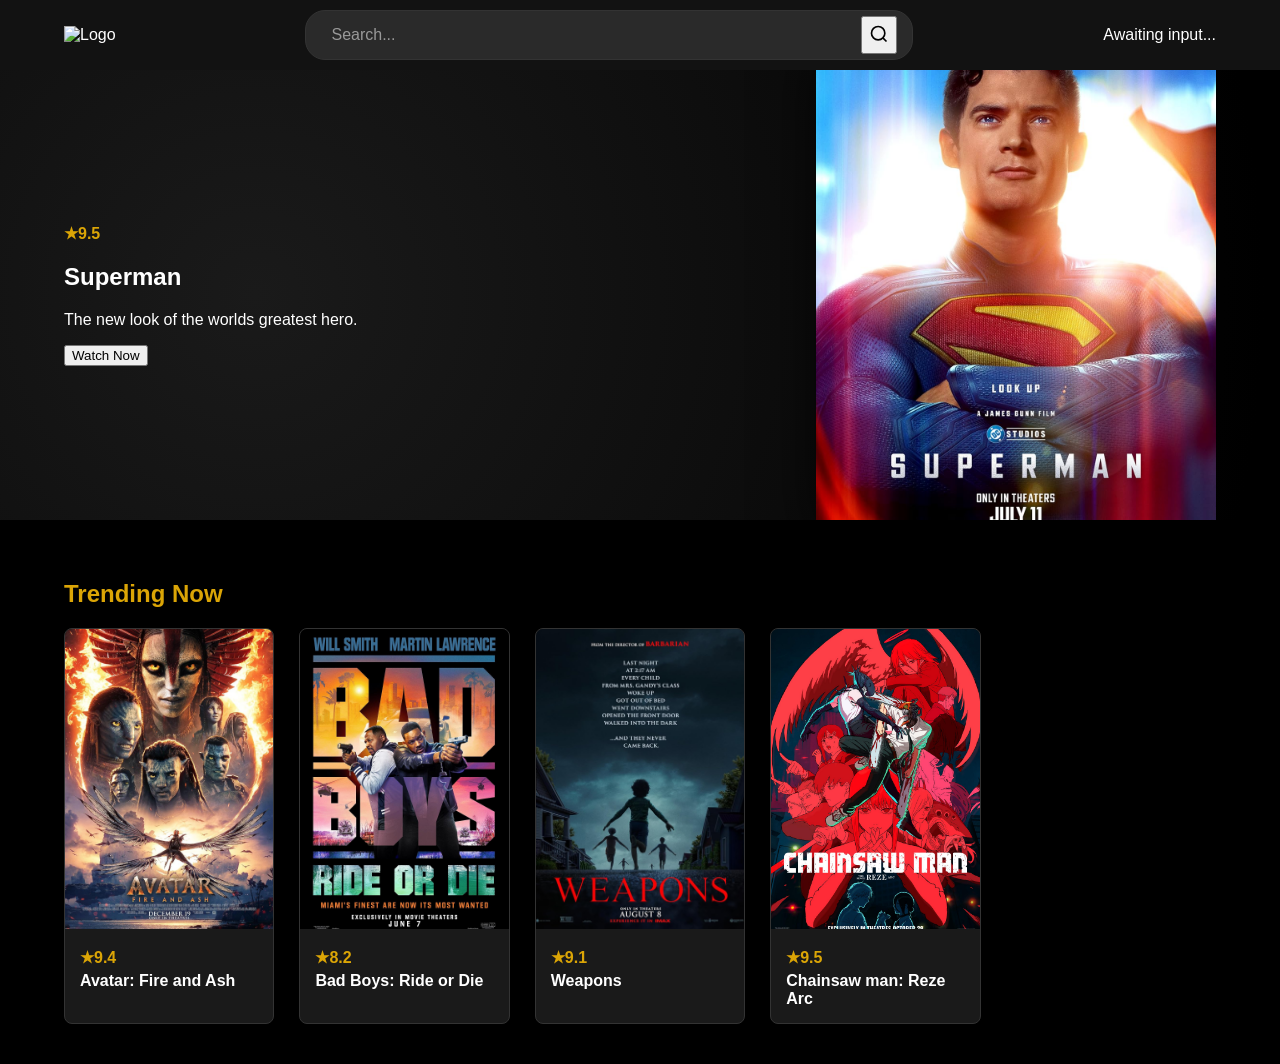
==== IMDbRedesign.html @ d6f4289f "changing height of container" ====
<!DOCTYPE html>
<html lang="en">
<head>
    <meta charset="UTF-8">
    <meta name="viewport" content="width=device-width, initial-scale=1.0">
    <title>Document</title>
    <link rel="stylesheet" href="styles.css">
</head>
<body>


<header class="navigation_bar">
    <div class="logo">
        <img src="idmb_logo_png" alt="Logo" width="80">
    </div>


    <div class="search_bar">
        <input type="text" id="movieSearch" placeholder="Search... ">


        <button id="searchButton" class="SearchBarButton">
            <svg width="20" height="20" viewBox="0 0 24 24" fill="none" stroke="currentColor" stroke-width="2">
                <circle cx="11" cy="11" r="8"></circle>
                <line x1="21" y1="21" x2="16.65" y2="16.65"></line>
            </svg>
        </button>
    </div>
 
    <div id="searchStatus">Awaiting input...</div>
</header>

<script src="script.js"></script>

<main>
    <section class="cinamaticContainer">
        <canvas id="cinamatic-canvas" class="cinamaticCanvas"></canvas>

        <div class="cinamaticOverlay">
            <div class="cinamaticContentWrapper">
                <div class="cinamaticText">
                <span class="imdbRating">★9.5</span>
                <h1>Superman</h1>
                <p>The new look of the worlds greatest hero.</p>
                <button class="btn_play">Watch Now</button>
            </div>

            <div class="cinamaticImage">
                <img src="superman.jpg" alt= "superman">
            </div>
        </div>
    </div>
</section>

        <section class="trendingNow">
            <h2 class ="sectionTitle">Trending Now</h2>
            <div class="movieGrid">
                <div class="movieCard">
                    <img src="avatar.jpg" alt ="poster">
                    <div class="cardInfo">
                        <p>★9.4</p>
                        <h3>Avatar: Fire and Ash</h3>
                    </div>
                </div>
                <div class="movieCard">
                    <img src="badboys.jpg" alt ="poster">
                    <div class="cardInfo">
                        <p>★8.2</p>
                        <h3>Bad Boys: Ride or Die</h3>
                    </div>
                </div>
                <div class="movieCard">
                    <img src="weapons.jpg" alt ="poster">
                    <div class="cardInfo">
                        <p>★9.1</p>
                        <h3>Weapons</h3>
                    </div>
                </div>
                <div class="movieCard">
                    <img src="chainsawman.jpg" alt ="poster">
                    <div class="cardInfo">
                        <p>★9.5</p>
                        <h3>Chainsaw man: Reze Arc</h3>
                    </div>
                </div>
            </div>
        </section>
</main>



    
</body>
</html>
---- styles.css ----
.navigation_bar{
    display: flex;
    justify-content: space-between;
    align-items: center;
    padding:10px 5%;
    background-color: #121212
}


.search_bar{
    display: flex;
    background: rgba(255, 255, 255, 0.1);
    border-radius: 20px; /*modern rounded look*/
    padding: 5px 15px;
    border: 1px solid #333;
    width: 50%;
    margin: 0 auto;
    transition: all 0.3s ease;
}

.search_bar:hover {
    border-color: #DBA506;
    background-color: rgba(255, 255, 255, 0.1);
}

.search_bar input{
    background-color: transparent;
    border: none;
    color: #ffffff; 
    flex: 1;
    outline: none;
    padding: 10px;
    font-size: 1rem;
}

.search_bar input::placeholder{
    color: #999
}

.searchIconButton{
    background: none;
    border: none;
    color: #DBA506;
    cursor: pointer;
    display: flex;
    padding-left: 10px;
}

body{
    background-color: #000;
    font-family: 'Segoe UI', Tahoma, Geneva, Verdana, sans-serif;
    margin: 0;
    color: white;
}

.cinamaticContainer {
    position: relative;
    height: 50vh;
    background: radial-gradient(circle at 20%, #1a1a1a 0%, #000000 100%);
    display: flex;
    overflow: hidden;
}

.cinamaticCanvas {
    position: absolute;
    top: 0;
    left: 0;
    z-index: 1;
    width: 100%;
    height: 100%;
}

.cinamaticOverlay{
    position: relative;
    z-index: 5;
    width: 100%;
    height: 100%;
    display: flex;
    align-items: center;
}

.cinamaticContentWrapper{
    display: flex;
    justify-content: space-between;
    align-items: center;
    width: 100%;
    padding:  0 5%;
}

.cinamaticImage img {
    height: 500px;
    filter: drop-shadow(0 0 30px rgba(0,0,0,0.7));
    pointer-events:none
}

.imdbRating{
    color: #DBA506;
    font-weight: bold;
}

.trendingNow{
    padding: 40px 5%;
}

.sectionTitle{
    font-size: 1.5rem;
    color: #DBA506;
    margin-bottom: 20px;
}

.movieGrid{
    display: grid;
    grid-template-columns: repeat(auto-fill, minmax(200px, 1fr));
    gap: 25px;
}

.movieCard{
    background: #1a1a1a;
    border-radius: 8px;
    overflow: hidden;
    transition: transform 0.3s ease, box-shadow 0.3s ease;
    cursor: pointer;
    border: 1px solid #333;
}

.movieCard img {
    width: 100%;
    height: 300px;
    object-fit: cover;
}

.cardInfo{
    padding: 15px;
}

.cardInfo p {
    color: #DBA506;
    font-weight: bold;
    margin: 0;
}

.cardInfo h3 {
    font-size: 1rem;
    margin: 5px 0 0;
}
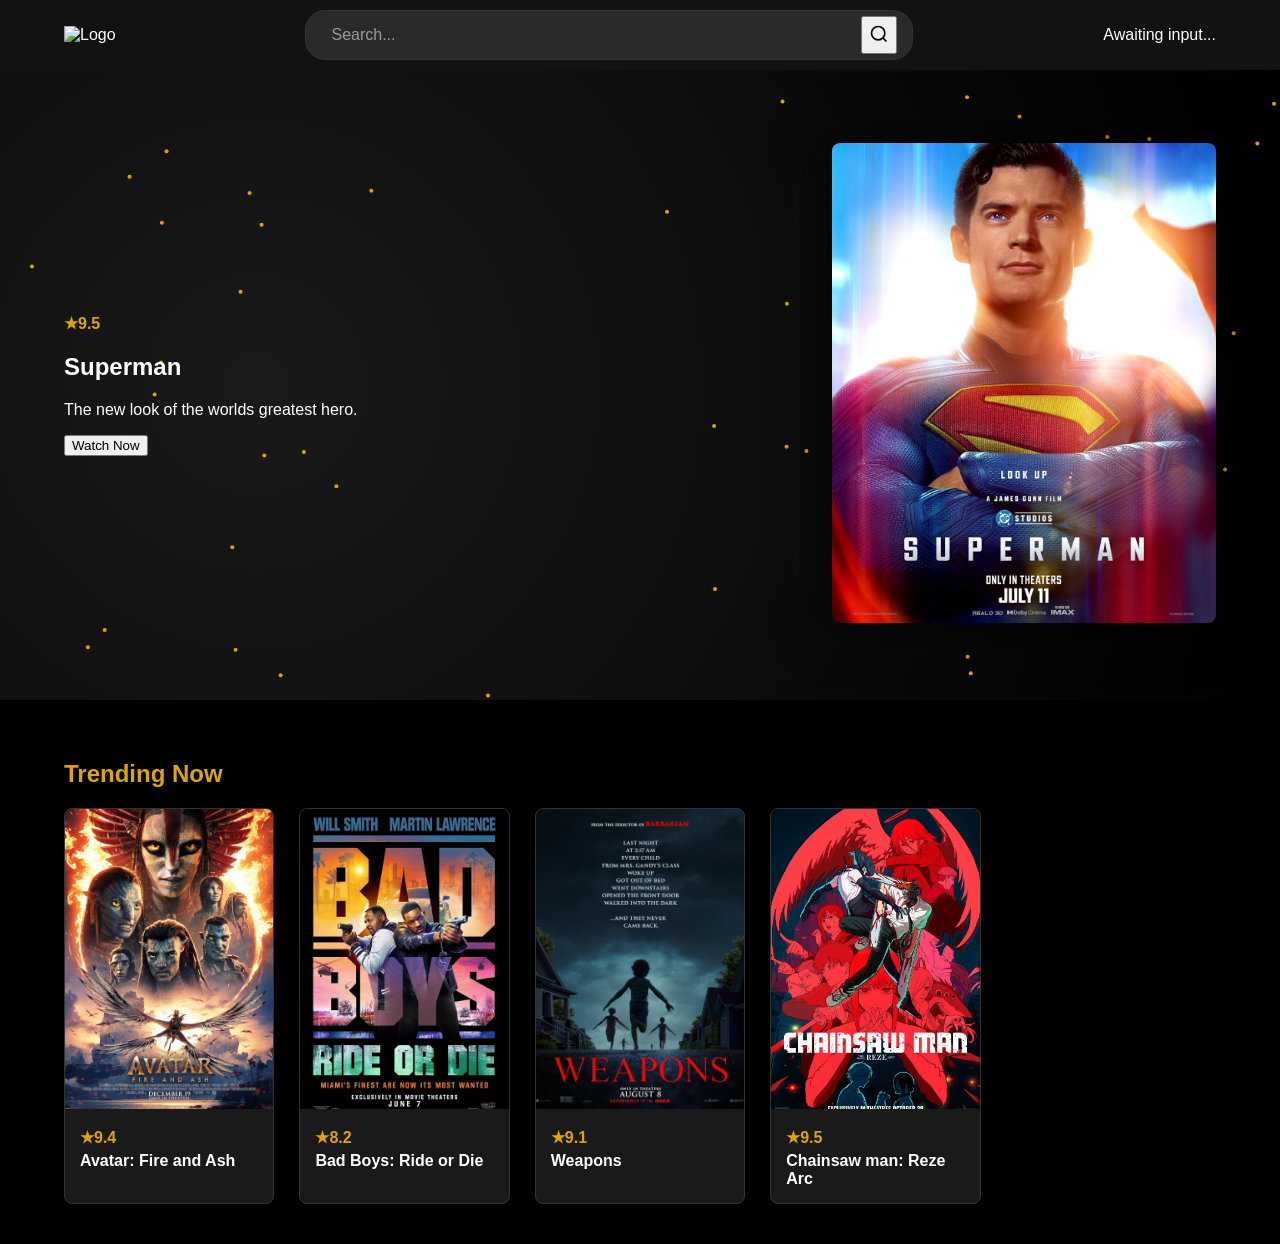
==== commit 6e8fc8c8: "fixed superman poster size" ====
--- a/IMDbRedesign.html
+++ b/IMDbRedesign.html
@@ -3,7 +3,7 @@
 <head>
     <meta charset="UTF-8">
     <meta name="viewport" content="width=device-width, initial-scale=1.0">
-    <title>Document</title>
+    <title>IMDb Redesign concept</title>
     <link rel="stylesheet" href="styles.css">
 </head>
 <body>
--- a/styles.css
+++ b/styles.css
@@ -55,7 +55,7 @@
 
 .cinamaticContainer {
     position: relative;
-    height: 50vh;
+    height: 70vh;
     background: radial-gradient(circle at 20%, #1a1a1a 0%, #000000 100%);
     display: flex;
     overflow: hidden;
@@ -88,9 +88,11 @@
 }
 
 .cinamaticImage img {
-    height: 500px;
+    height: 480px;
+    width: auto;
     filter: drop-shadow(0 0 30px rgba(0,0,0,0.7));
-    pointer-events:none
+    pointer-events:none;
+    border-radius: 8px;
 }
 
 .imdbRating{
@@ -142,4 +144,5 @@
 .cardInfo h3 {
     font-size: 1rem;
     margin: 5px 0 0;
-}+}
+
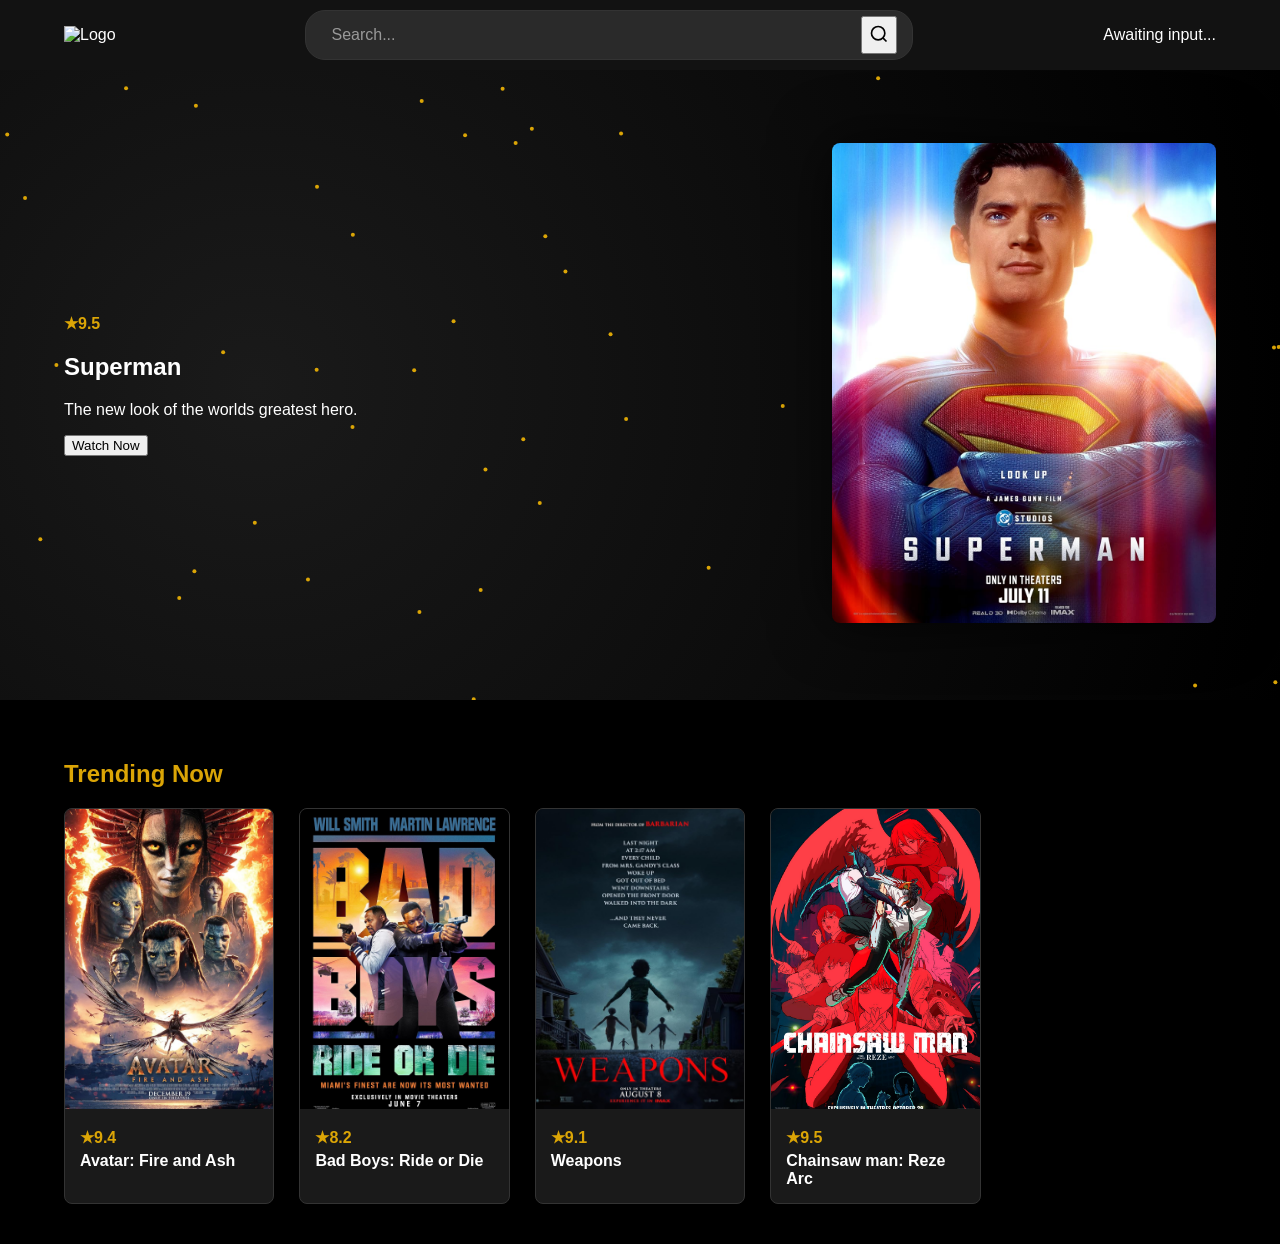
==== commit 9b83f2df: "adding javascript to make wathcing trailer button functional" ====
--- a/IMDbRedesign.html
+++ b/IMDbRedesign.html
@@ -85,7 +85,14 @@
                 </div>
             </div>
         </section>
-</main>
+    </main>
+
+    <div id="movieModal" class="modal">
+        <div class="modalContent">
+            <span class="closeModal">&times;</span>
+            <div id="modalDetails"></div>
+        </div>
+    </div>
 
 
 
--- a/styles.css
+++ b/styles.css
@@ -146,3 +146,38 @@
     margin: 5px 0 0;
 }
 
+.modal{
+    display: none;
+    position: fixed;
+    z-index: 1000;
+    left: 0;
+    top: 0;
+    width: 100%;
+    height: 100%;
+    background-color: rgba(0,0,0,0.7);
+    backdrop-filter: blur(3px);
+    justify-content: center;
+    align-items: center;
+}
+
+.modalContent{
+    background-color: #1a1a1a;
+    margin: 5% auto;
+    padding: 40px;
+    border: 1px solid #DBA506;
+    max-width: 500px;
+    width: 70%;
+    border-radius: 15px;
+    color: white;
+    position: relative;
+    text-align: center;
+}
+
+.closeModal{
+    position: absolute;
+    right: 20px;
+    top: 10px;
+    font-size: 30px;
+    cursor: pointer;
+    color: #DBA506;
+}
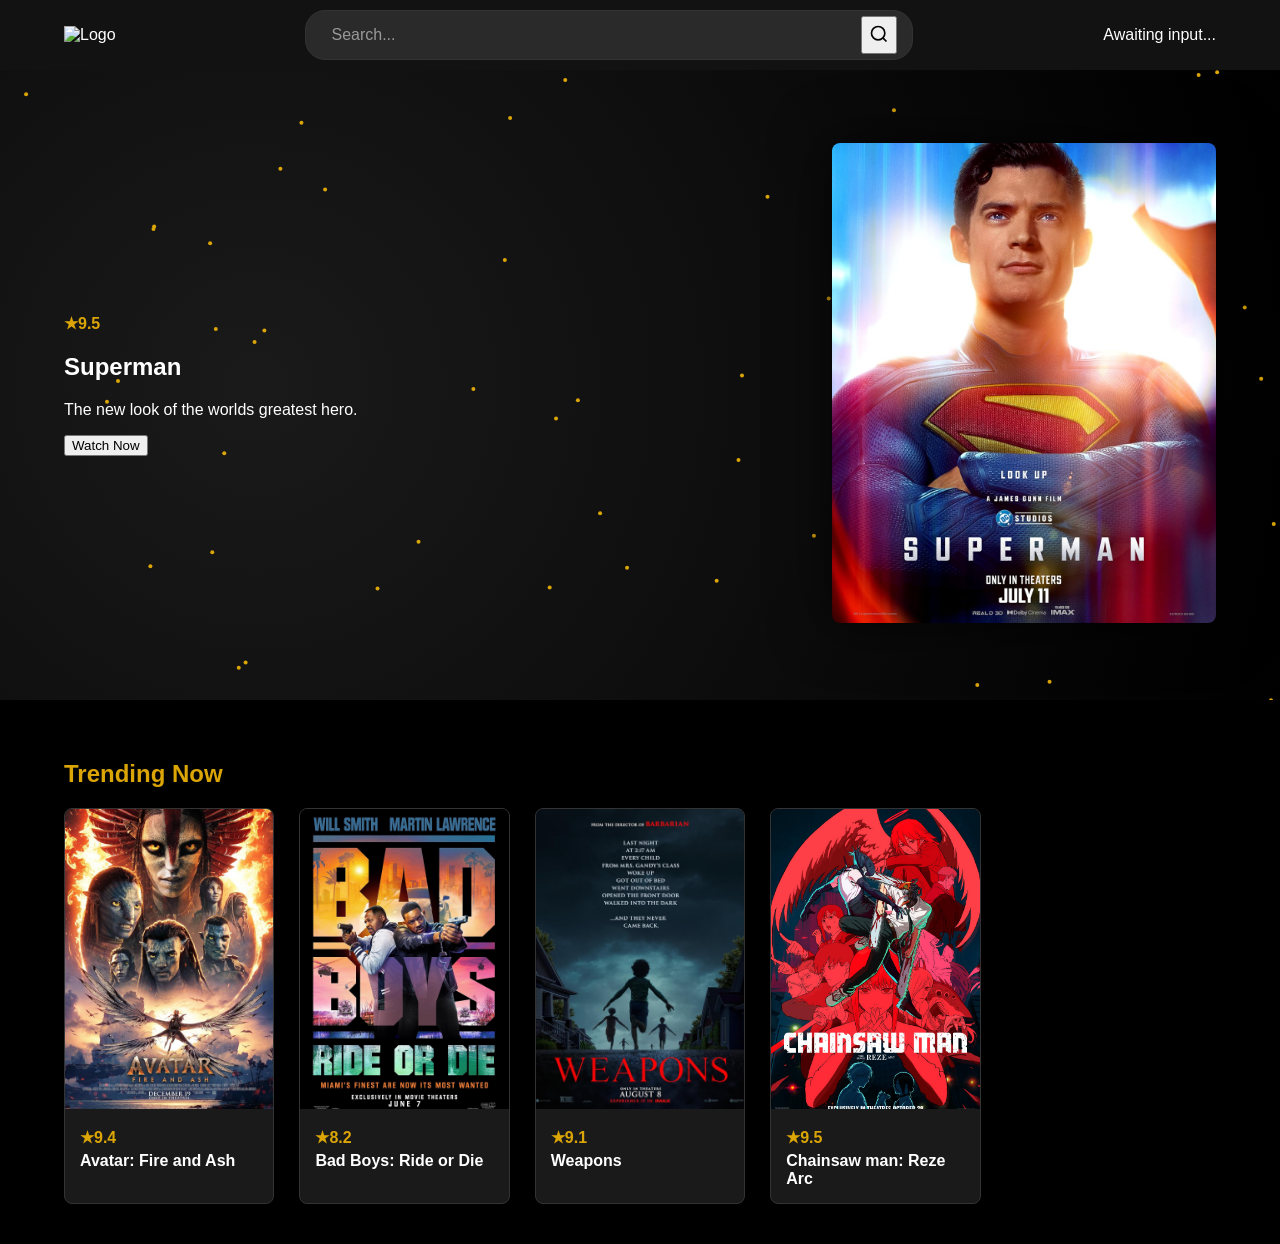
==== commit cb29103a: "creating popular celebrity section using <section>" ====
--- a/IMDbRedesign.html
+++ b/IMDbRedesign.html
@@ -85,6 +85,13 @@
                 </div>
             </div>
         </section>
+
+        <section class ="celebSection"></section>
+
+
+
+
+
     </main>
 
     <div id="movieModal" class="modal">
--- a/styles.css
+++ b/styles.css
@@ -180,4 +180,21 @@
     font-size: 30px;
     cursor: pointer;
     color: #DBA506;
+}
+
+.trailerBtn {
+    display: inline-block;
+    background-color: #DBA506;
+    color: black;
+    padding: 12px 20px;
+    margin-top: 20px;
+    text-decoration: none;
+    font-weight: bold;
+    transition: 0.3s;
+    border-radius: 2px;
+}
+
+.trailerBtn:hover {
+    background-color: #dabc65;
+    transform: scale(1.02);
 }
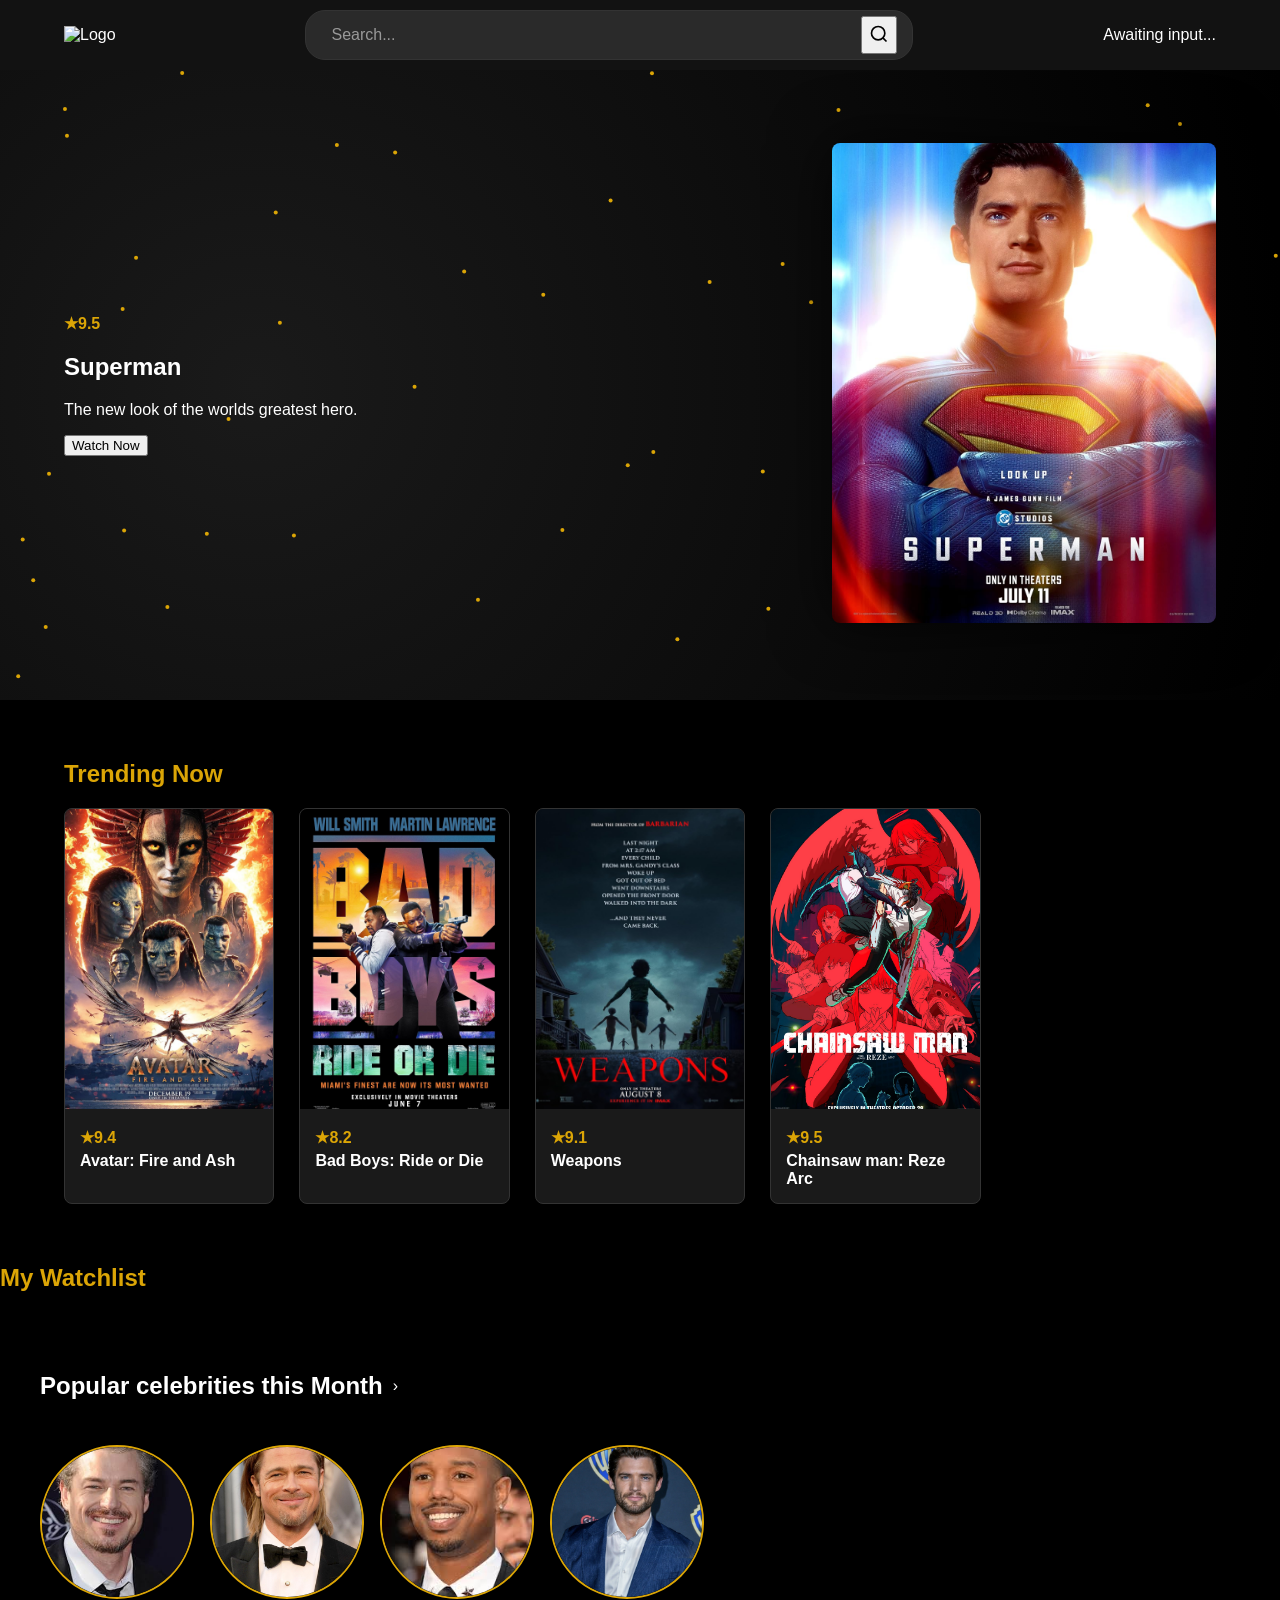
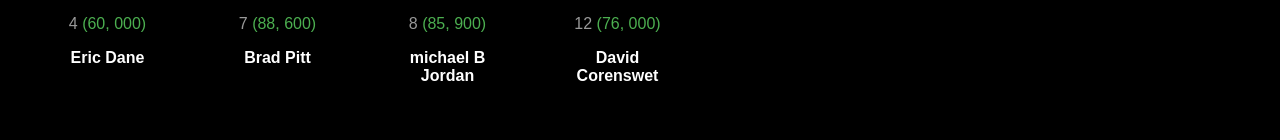
==== commit 84e4b870: "adding watchlist feature" ====
--- a/IMDbRedesign.html
+++ b/IMDbRedesign.html
@@ -86,11 +86,69 @@
             </div>
         </section>
 
-        <section class ="celebSection"></section>
+        <section class="watchlistSection">
+            <h2 class="sectionTitle">My Watchlist</h2>
+            <div class="watchlistContainer">
+                <ul id="watchlistItems"></ul>
+            </div>
+        </section>
 
+        <section class ="celebSection">
+            <div class="sectionHeader">
+                <h2 class="celebSectionTitle"> Popular celebrities this Month</h2>
+                <span class="chevronIcon">›</span>
+            </div>
+            <div class="celebRow">
+                <div class="celebCard">
+                    <div class="celebImage">
+                        <img src="Eric.jpg" alt="EricDane">
+                        <div class="wishlist"> 
+                        </div>
+                    </div>
+                    <div class="celebInfo">
+                        <p class="celebRank"> 4 <span class="trendUp"> (60, 000)</span></p>
+                        <h4 class="celebName">Eric Dane</h4>
+                    </div>
+                </div>
 
+                <div class="celebCard">
+                    <div class="celebImage">
+                        <img src="brad.jpg" alt="bradPitt">
+                        <div class="wishlist">
+                        </div>
+                    </div>
+                    <div class="celebInfo">
+                        <p class="celebRank">7 <span class="trendUp"> (88, 600)</span></p>
+                        <h4 class="celebName">Brad Pitt</h4>
+                    </div>
+                </div>
 
+                <div class="celebCard">
+                    <div class="celebImage">
+                        <img src="michael.jpeg" alt="michaelJordan">
+                        <div class="wishlist">
+                        </div>
+                    </div>
+                    <div class="celebInfo">
+                        <p class="celebRank">8 <span class="trendUp"> (85, 900)</span></p>
+                        <h4 class="celebName">michael B Jordan </h4>
+                    </div>
+                </div>
 
+                <div class="celebCard">
+                    <div class="celebImage">
+                        <img src="David.jpg" alt="davidCorenswet">
+                        <div class="wishlist">
+                            
+                        </div>
+                    </div>
+                    <div class="celebInfo">
+                        <p class="celebRank">12 <span class="trendUp"> (76, 000)</span></p>
+                        <h4 class="celebName">David Corenswet</h4>
+                    </div>
+                </div>
+            </div>
+        </section>
 
     </main>
 
--- a/styles.css
+++ b/styles.css
@@ -197,4 +197,70 @@
 .trailerBtn:hover {
     background-color: #dabc65;
     transform: scale(1.02);
-}+}
+
+
+.celebSection{
+    padding: 40px;
+}
+
+.sectionHeader {
+    display: flex;
+    align-items: center;
+    gap: 10px;
+    margin-bottom: 25px;
+}
+
+.celebRow{
+    display: flex;
+    gap: 35px;
+    overflow-x: auto;
+    padding-bottom: 10px;
+}
+
+.celebCard {
+    flex: 0 0 auto;
+    width: 135px;
+    text-align: center;
+    cursor: pointer;
+}
+
+.celebImage{
+    position: relative;
+    width: 150px;
+    height: 150px;
+    border-radius: 50%;
+    overflow: hidden;
+    margin-bottom: 5px;
+    border: 2px solid transparent;
+    transition: 0.2s;
+}
+
+.celebCard .celebImage{
+    border-color: #DBA506;
+}
+
+.celebImage img{
+    width: 100%;
+    height: 100%;
+    object-fit: cover;
+}
+
+.celebName{
+    margin: 5px ; font-size: 1rem;
+}
+
+.celebRank {
+    font-size: 1rem ; color: #999;
+}
+
+.trendUp{
+    color: #4caf50;
+}
+
+#addToWatchlist:hover {
+    background-color: #444;
+    transform: scale(1);
+}
+
+
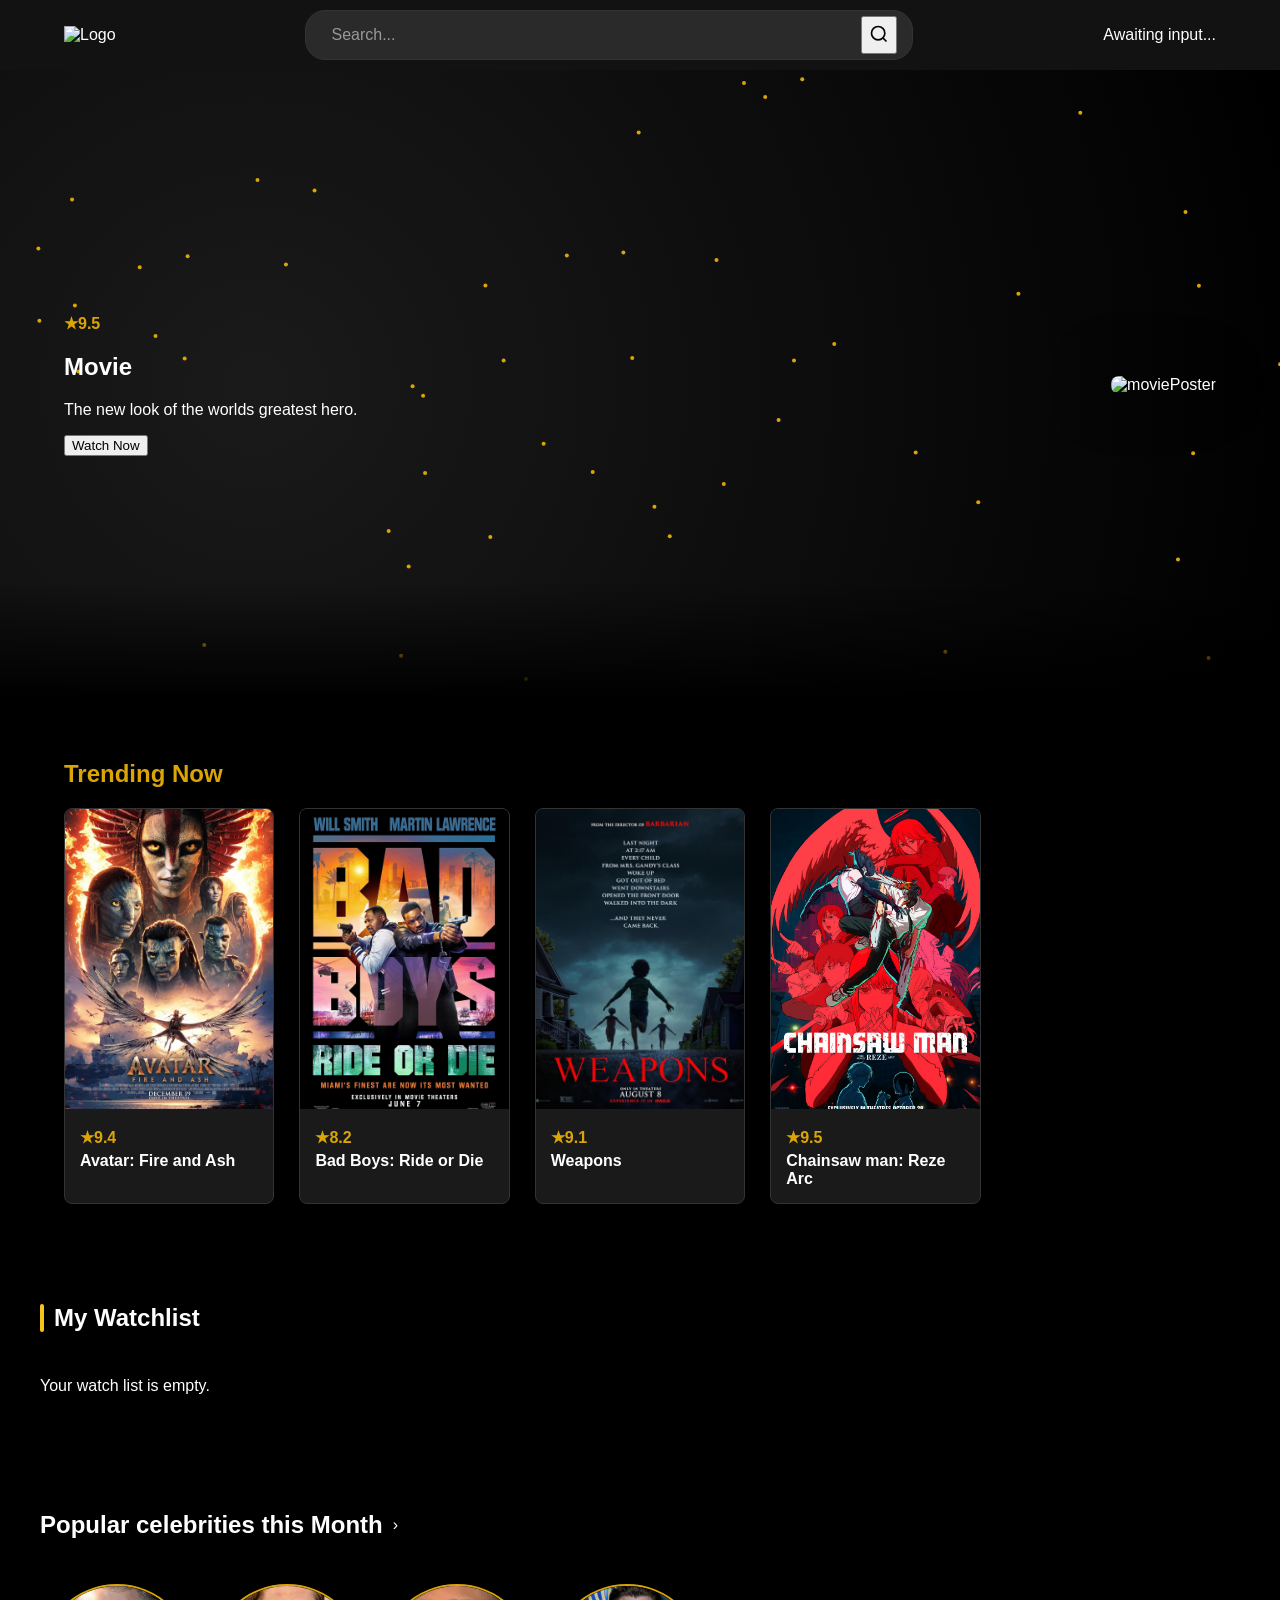
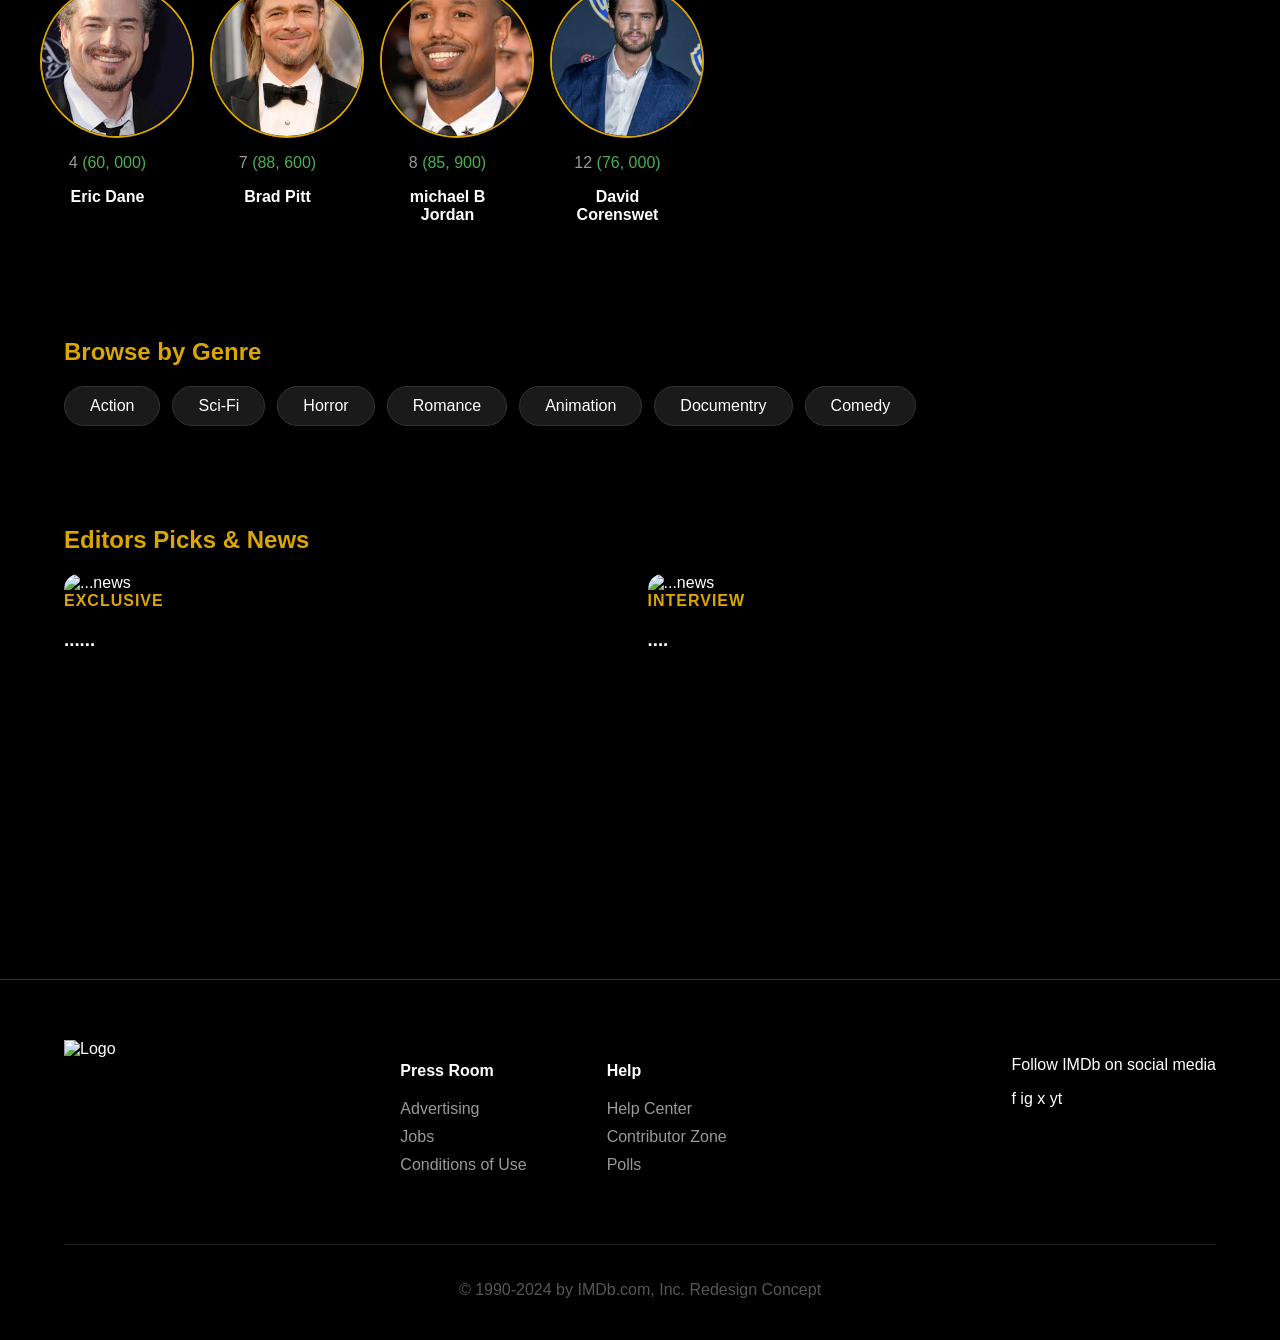
==== commit 5f33fb16: "updating wathclist feature" ====
--- a/IMDbRedesign.html
+++ b/IMDbRedesign.html
@@ -40,13 +40,13 @@
             <div class="cinamaticContentWrapper">
                 <div class="cinamaticText">
                 <span class="imdbRating">★9.5</span>
-                <h1>Superman</h1>
+                <h1>Movie</h1>
                 <p>The new look of the worlds greatest hero.</p>
                 <button class="btn_play">Watch Now</button>
             </div>
 
             <div class="cinamaticImage">
-                <img src="superman.jpg" alt= "superman">
+                <img src="movieimg.jpg" alt= "moviePoster">
             </div>
         </div>
     </div>
@@ -86,11 +86,14 @@
             </div>
         </section>
 
-        <section class="watchlistSection">
-            <h2 class="sectionTitle">My Watchlist</h2>
-            <div class="watchlistContainer">
-                <ul id="watchlistItems"></ul>
-            </div>
+        <section class="watchlistSection" style="padding: 40px;">
+            <div class="sectionHeader">
+                <div style="width: 4px; height: 28px; background-color: #f5c518; border-radius: 2px;"></div>
+                <h2>My Watchlist</h2>
+            </div>
+            <div id="watchlistItems" class="movieRow">
+                </div>
+       
         </section>
 
         <section class ="celebSection">
@@ -150,6 +153,45 @@
             </div>
         </section>
 
+        <section class="genreSection">
+            <h2 class="sectionTitle">Browse by Genre</h2>
+            <div class="genreGrid">
+                <div class="genreChose">Action</div>
+                <div class="genreChose">Sci-Fi</div>
+                <div class="genreChose">Horror</div>
+                <div class="genreChose">Romance</div>
+                <div class="genreChose">Animation</div>
+                <div class="genreChose">Documentry</div>
+                <div class="genreChose">Comedy</div>
+            </div>
+        </section>
+
+        <section class="newsSection">
+            <h2 class="sectionTitle">Editors Picks & News</h2>
+            <div class="newsGrid">
+                <div class="newsCard">
+                    <div class="newsImageContainer">
+                        <img class="img.jpg" alt="...news" class="newsImage">
+                        <div class="NewsOverlay">
+                            <span class="newsTag">Exclusive</span>
+                            <h3>......</h3>
+                        </div>
+                    </div>
+                </div>
+
+
+                <div class="newsCard">
+                    <div class="newsImageContainer">
+                       <img class="img.jpg" alt="...news" class="newsImage">
+                        <div class="NewsOverlay">
+                            <span class="newsTag">Interview</span>
+                            <h3>....</h3>
+                        </div>
+                    </div>
+                </div>
+            </div>
+        </section>
+
     </main>
 
     <div id="movieModal" class="modal">
@@ -159,8 +201,36 @@
         </div>
     </div>
 
-
-
-    
 </body>
+<footer class="pageFooter">
+    <div class="footerContent">
+        <div class="footerLogo">
+            <img src="imdb"alt="Logo" width="80">
+        </div>
+        <div class="footerLinks">
+            <div class="footerInfo">
+                <h4>Press Room</h4>
+                <a href="#">Advertising</a>
+                <a href="#">Jobs</a>
+                <a href="#">Conditions of Use</a>
+            </div>
+            <div class="footerInfo">
+                <h4>Help</h4>
+                <a href="#">Help Center</a>
+                <a href="#">Contributor Zone</a>
+                <a href="#">Polls</a>
+            </div>
+        </div>
+        <div class="footerMedia">
+            <p>Follow IMDb on social media</p>
+            <div class="mediaIcons">
+                <span>f</span> <span>ig</span> <span>x</span> <span>yt</span>
+            </div>
+        </div>
+    </div>
+    <div class="footerEnd">
+        <p>&copy; 1990-2024 by IMDb.com, Inc. Redesign Concept</p>
+    </div>
+</footer>
+
 </html>
--- a/styles.css
+++ b/styles.css
@@ -3,7 +3,13 @@
     justify-content: space-between;
     align-items: center;
     padding:10px 5%;
-    background-color: #121212
+    background-color: #121212;
+    z-index: 10;
+}
+
+main{
+    position: relative;
+    z-index: 5;
 }
 
 
@@ -61,6 +67,18 @@
     overflow: hidden;
 }
 
+.cinamaticContainer::after {
+    content: '';
+    position: absolute;
+    bottom: 0;
+    left: 0;
+    width: 100%;
+    height: 120px;
+    background: linear-gradient(to bottom, transparent, #000);
+    z-index: 6;
+    pointer-events: none;
+}
+
 .cinamaticCanvas {
     position: absolute;
     top: 0;
@@ -68,6 +86,7 @@
     z-index: 1;
     width: 100%;
     height: 100%;
+    pointer-events: none;
 }
 
 .cinamaticOverlay{
@@ -123,7 +142,14 @@
     transition: transform 0.3s ease, box-shadow 0.3s ease;
     cursor: pointer;
     border: 1px solid #333;
-}
+    z-index: 10;
+}
+
+.movieCard:hover {
+    transform: translateY(-10px);
+    box-shadow: 0 10px 20px rgba(179, 143, 38, 0.3);
+}
+
 
 .movieCard img {
     width: 100%;
@@ -158,6 +184,7 @@
     backdrop-filter: blur(3px);
     justify-content: center;
     align-items: center;
+    z-index: 1000;
 }
 
 .modalContent{
@@ -261,6 +288,163 @@
 #addToWatchlist:hover {
     background-color: #444;
     transform: scale(1);
-}
-
-
+    cursor: pointer;
+}
+
+.addedSuccess{
+    background-color: #2aa346;
+    color: white;
+    pointer-events: none;
+}
+
+.watchlistSection {
+    padding: 40px 5%;
+}
+
+#watchlistitems {
+    list-style: none;
+    padding: 0;
+    display: flex;
+    gap: 15px;
+    flex-wrap: wrap;
+}
+
+#watchlistitems li {
+    background: #1a1a1a;
+    padding: 10px 20px;
+    border-radius: 5px;
+    color: #DBA506;
+    border: 1px solid #333;
+}
+
+.genreSection {
+    padding: 40px 5%;
+}
+
+.genreGrid {
+    display: flex;
+    gap: 12px;
+    flex-wrap: wrap;
+    margin-top: 20px;
+}
+
+.genreChose {
+    padding: 10px 25px;
+    background-color: #1a1a1a;
+    border: 1px solid #333;
+    border-radius: 20px;
+    color: #ffffff;
+    font-size: 1rem;
+    cursor: pointer;
+    transition: all 0.3s ease;
+}
+
+.genreChose:hover{
+    background-color: #2a2a2a;
+    border-color: #DBA506;
+    color: #DBA506;
+    transform: translateY(-2px);
+}
+
+.newsSection{
+    padding: 40px 5%;
+    margin-bottom: 45px;
+}
+
+.newsGrid{
+    display: grid;
+    grid-template-columns: 1fr 1fr;
+    gap: 15px;
+    margin-top: 20px;
+}
+
+.newsCard {
+    position: relative;
+    border-radius: 15px;
+    overflow: hidden;
+    cursor: pointer;
+    height: 300px;
+}
+
+.newsImage {
+    width: 100%;
+    height: 100%;
+    object-fit: cover;
+    transition: transform 0.5s ease;
+}
+
+.newsCard:hover .newsImage {
+    transition: scale(1.5);
+}
+
+.newsOverlay {
+    position: absolute;
+    bottom: 0;
+    left: 0;
+    width: 100%;
+    padding: 30px 20px;
+    background: linear-gradient(transparent, rgba(0,0,0,0.9));
+    color: white;
+}
+
+.newsOverlay h3 {
+    margin-top: 10px;
+    font-size: 1.5rem;
+    line-height: 1.5;
+}
+
+
+.newsTag {
+    color: #DBA506;
+    font-size: 1rem;
+    text-transform: uppercase;
+    font-weight: bold;
+    letter-spacing: 1px;
+}
+
+.pageFooter {
+    background-color: #000;
+    padding: 60px 5% 25px;
+    border-top: 1px solid #333;
+    margin-top: 65px;
+}
+
+.footerContent {
+    display: flex;
+    justify-content: space-between;
+    flex-wrap: wrap;
+    gap: 45px;
+    max-width: 1200px;
+    margin: 0 auto;
+}
+
+.footerLinks {
+    display: flex;
+    gap: 80px;
+}
+
+.footerInfo h4 {
+    color: #fff;
+    margin-bottom: 20px;
+}
+
+.footerInfo a {
+    display: block;
+    color: #999;
+    text-decoration: none;
+    margin-bottom: 10px;
+    font-size: 1rem;
+}
+
+.footerInfo a:hover {
+    color: #DBA506;
+}
+
+.footerEnd{
+    text-align: center;
+    margin-top: 60px;
+    padding-top: 20px;
+    border-top: 1px solid #222;
+    color: #565656;
+    font-size: 1rem;
+}
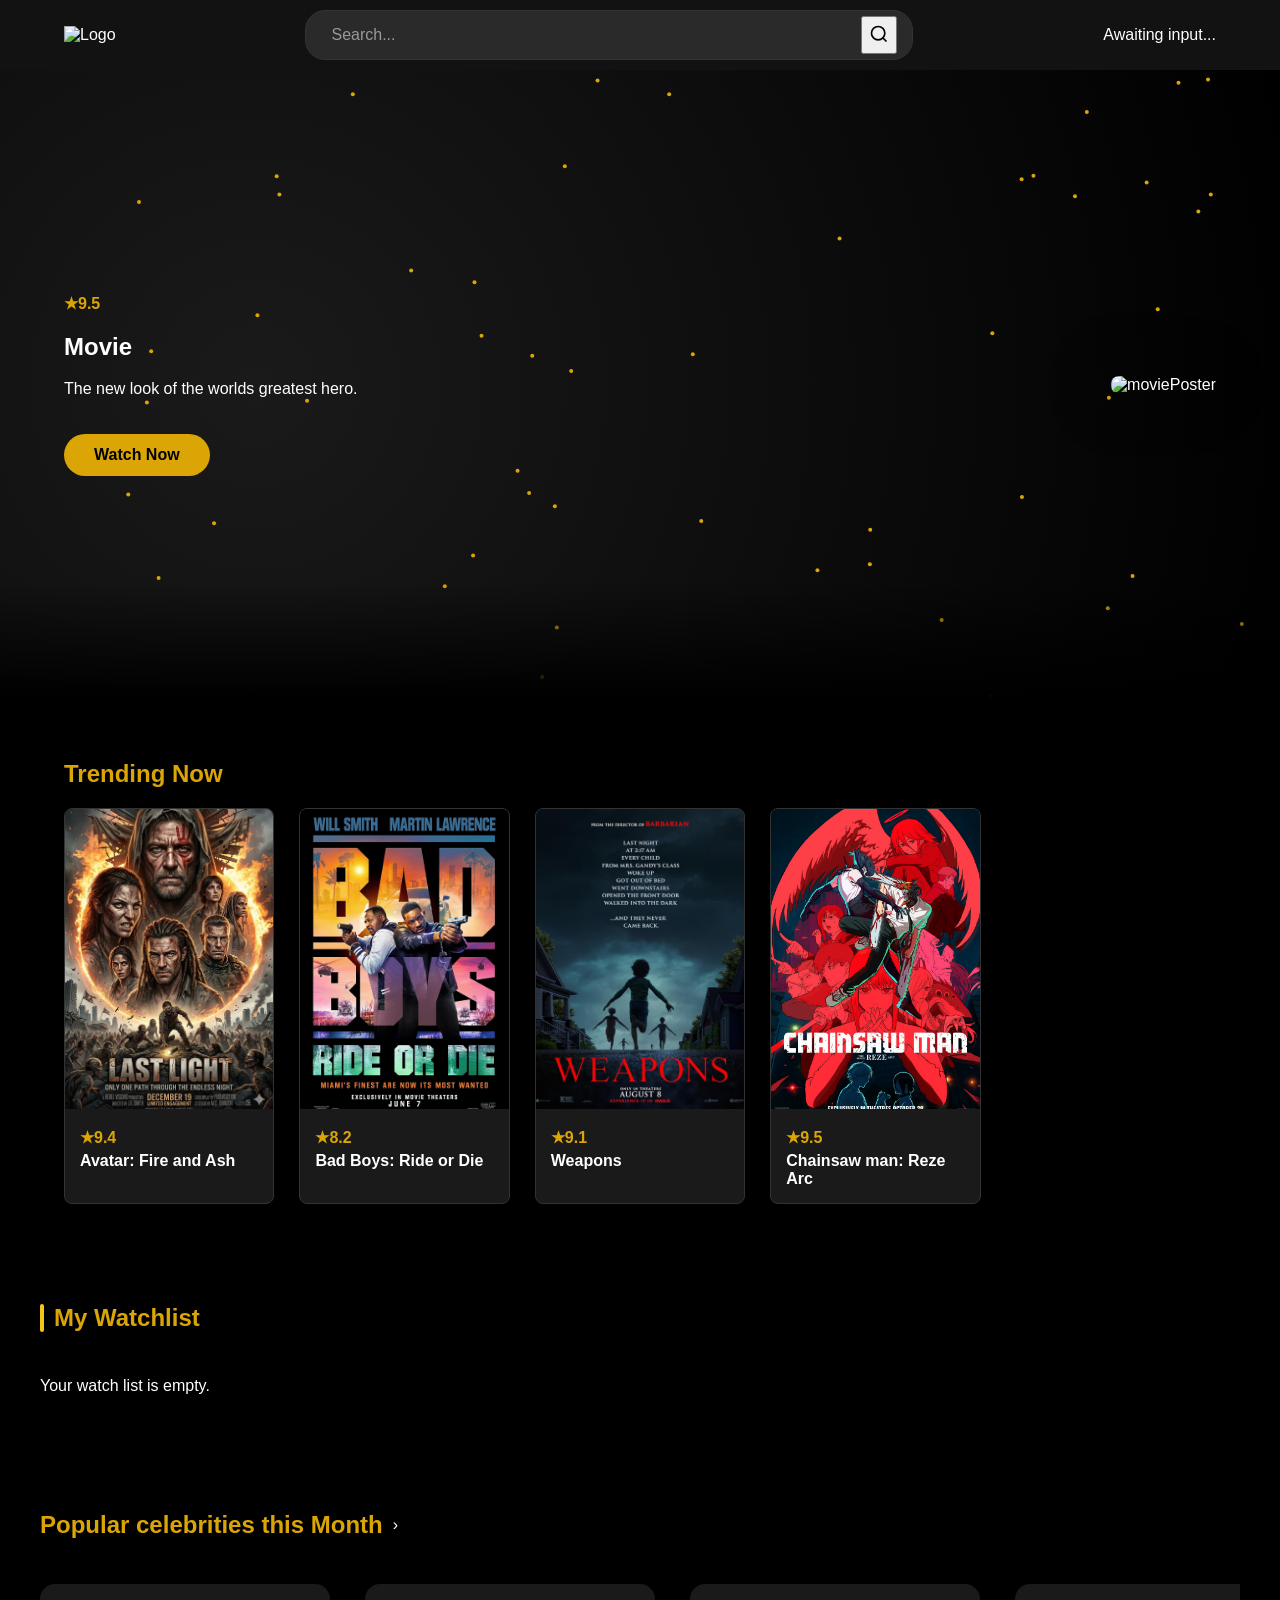
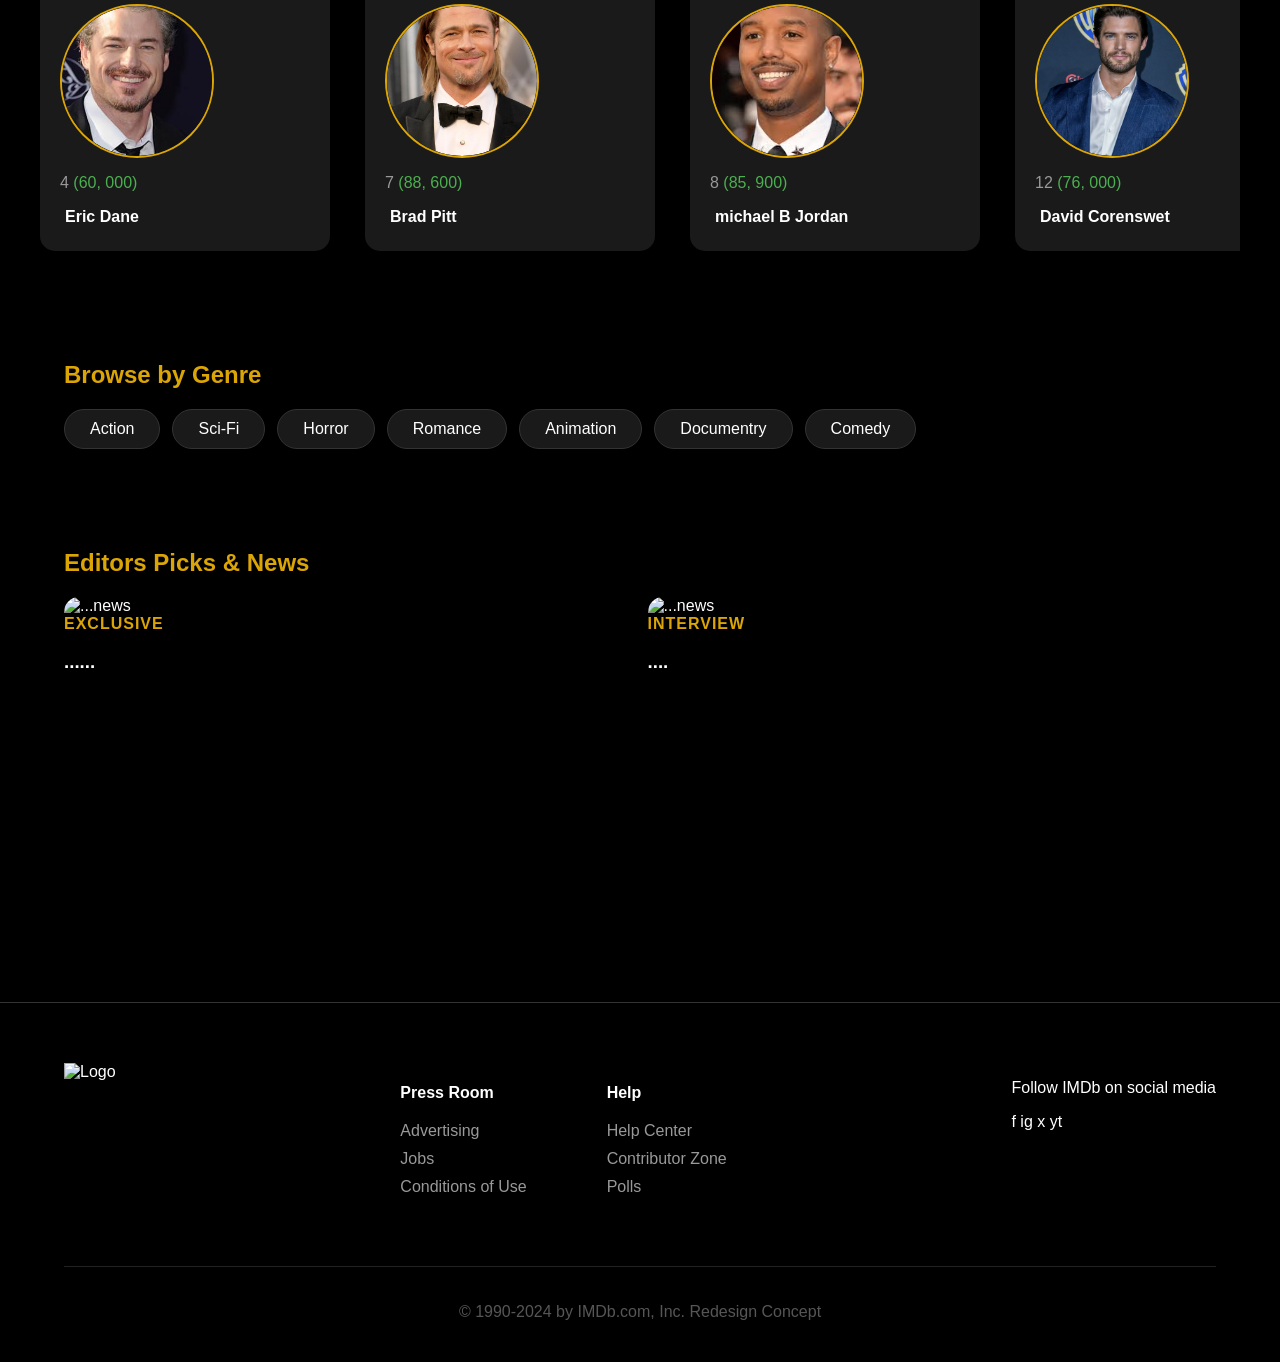
==== commit 1f1fc847: "remving copyrighted images" ====
--- a/IMDbRedesign.html
+++ b/IMDbRedesign.html
@@ -56,7 +56,7 @@
             <h2 class ="sectionTitle">Trending Now</h2>
             <div class="movieGrid">
                 <div class="movieCard">
-                    <img src="avatar.jpg" alt ="poster">
+                    <img src="lastlight.png" alt ="poster">
                     <div class="cardInfo">
                         <p>★9.4</p>
                         <h3>Avatar: Fire and Ash</h3>
@@ -89,7 +89,7 @@
         <section class="watchlistSection" style="padding: 40px;">
             <div class="sectionHeader">
                 <div style="width: 4px; height: 28px; background-color: #f5c518; border-radius: 2px;"></div>
-                <h2>My Watchlist</h2>
+                <h2 class="sectionTitle">My Watchlist</h2>
             </div>
             <div id="watchlistItems" class="movieRow">
                 </div>
@@ -98,7 +98,7 @@
 
         <section class ="celebSection">
             <div class="sectionHeader">
-                <h2 class="celebSectionTitle"> Popular celebrities this Month</h2>
+                <h2 class="sectionTitle"> Popular celebrities this Month</h2>
                 <span class="chevronIcon">›</span>
             </div>
             <div class="celebRow">
--- a/styles.css
+++ b/styles.css
@@ -113,6 +113,27 @@
     pointer-events:none;
     border-radius: 8px;
 }
+
+.btn_play{
+    background-color: #DBA506;
+    color: #000;
+    border: none;
+    padding: 12px 30px;
+    font-size: 1rem;
+    font-weight: bold;
+    border-radius: 25px;
+    cursor: pointer;
+    transition: all 0.3s ease;
+    margin-top: 20px;
+}
+
+.btn_play:hover{
+    background-color: #ffffff;
+    transform: scale(1.05);
+    box-shadow: 0 5px 15px rgba(219, 165, 6, 0.4);
+}
+
+
 
 .imdbRating{
     color: #DBA506;
@@ -246,10 +267,30 @@
 }
 
 .celebCard {
-    flex: 0 0 auto;
-    width: 135px;
-    text-align: center;
-    cursor: pointer;
+    flex: 0 0 250px;
+    width: 250px;
+    padding: 20px;
+    position: relative;
+    transition: transform 0.3 ease, box-shadow 0.3 ease;
+    background: #1a1a1a;
+    cursor: pointer;
+    overflow: hidden;
+    border-radius: 15px;
+}
+
+.celebCard:hover {
+    transform: scale(1.05);
+    border-color: #DBA506;
+    box-shadow: 0 10px 20px rgba(219,165,6,0.5);
+    z-index: 5;
+}
+
+.celebContainer{
+    display: flex;
+    flex-wrap: wrap;
+    justify-content: center;
+    gap: 30px;
+    padding: 40px 5%;
 }
 
 .celebImage{
@@ -271,6 +312,9 @@
     width: 100%;
     height: 100%;
     object-fit: cover;
+    border-radius: 50%;
+    margin-bottom: 15px;
+    border: #DBA506;
 }
 
 .celebName{
@@ -301,21 +345,7 @@
     padding: 40px 5%;
 }
 
-#watchlistitems {
-    list-style: none;
-    padding: 0;
-    display: flex;
-    gap: 15px;
-    flex-wrap: wrap;
-}
-
-#watchlistitems li {
-    background: #1a1a1a;
-    padding: 10px 20px;
-    border-radius: 5px;
-    color: #DBA506;
-    border: 1px solid #333;
-}
+
 
 .genreSection {
     padding: 40px 5%;
@@ -447,4 +477,35 @@
     border-top: 1px solid #222;
     color: #565656;
     font-size: 1rem;
+}
+
+.watchlist-item {
+    display: flex;
+    justify-content: space-between;
+    align-items: center;
+    background-color: #1a1a1a;
+    padding: 10px 15px;
+    margin-bottom: 8px;
+    border-radius: 5px;
+    border-left: 3px solid #DBA506;
+}
+
+.watchlist-item button {
+    background: none;
+    border: 1px solid #ff3e3e;
+    color: #ff3e3e;
+    padding: 5px 10px;
+    cursor: pointer;
+    border-radius: 4px;
+    transition: 0.3s;
+    margin-top: 10px;
+}
+
+.watchlist-item button:hover{
+    background: #ff3e3e;
+    color: white;
+}
+
+.addedSuccess {
+    pointer-events: none;
 }
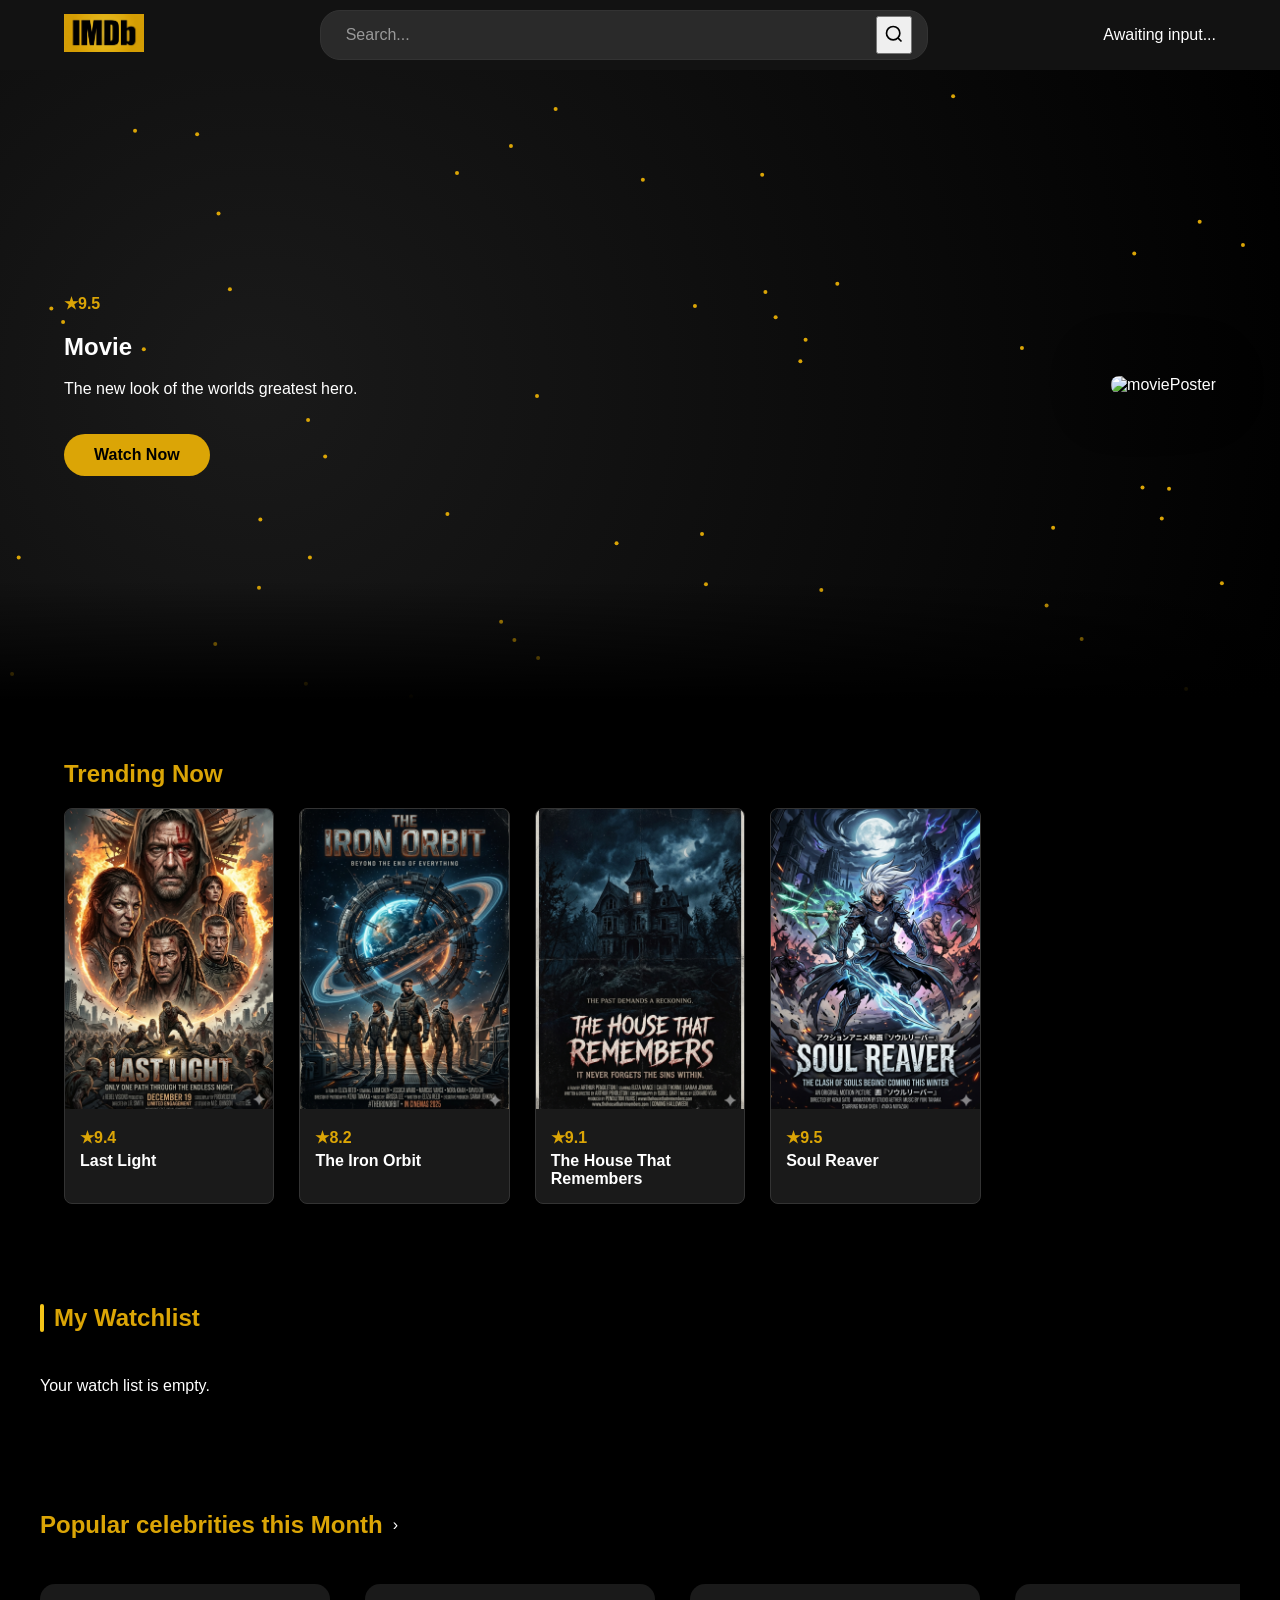
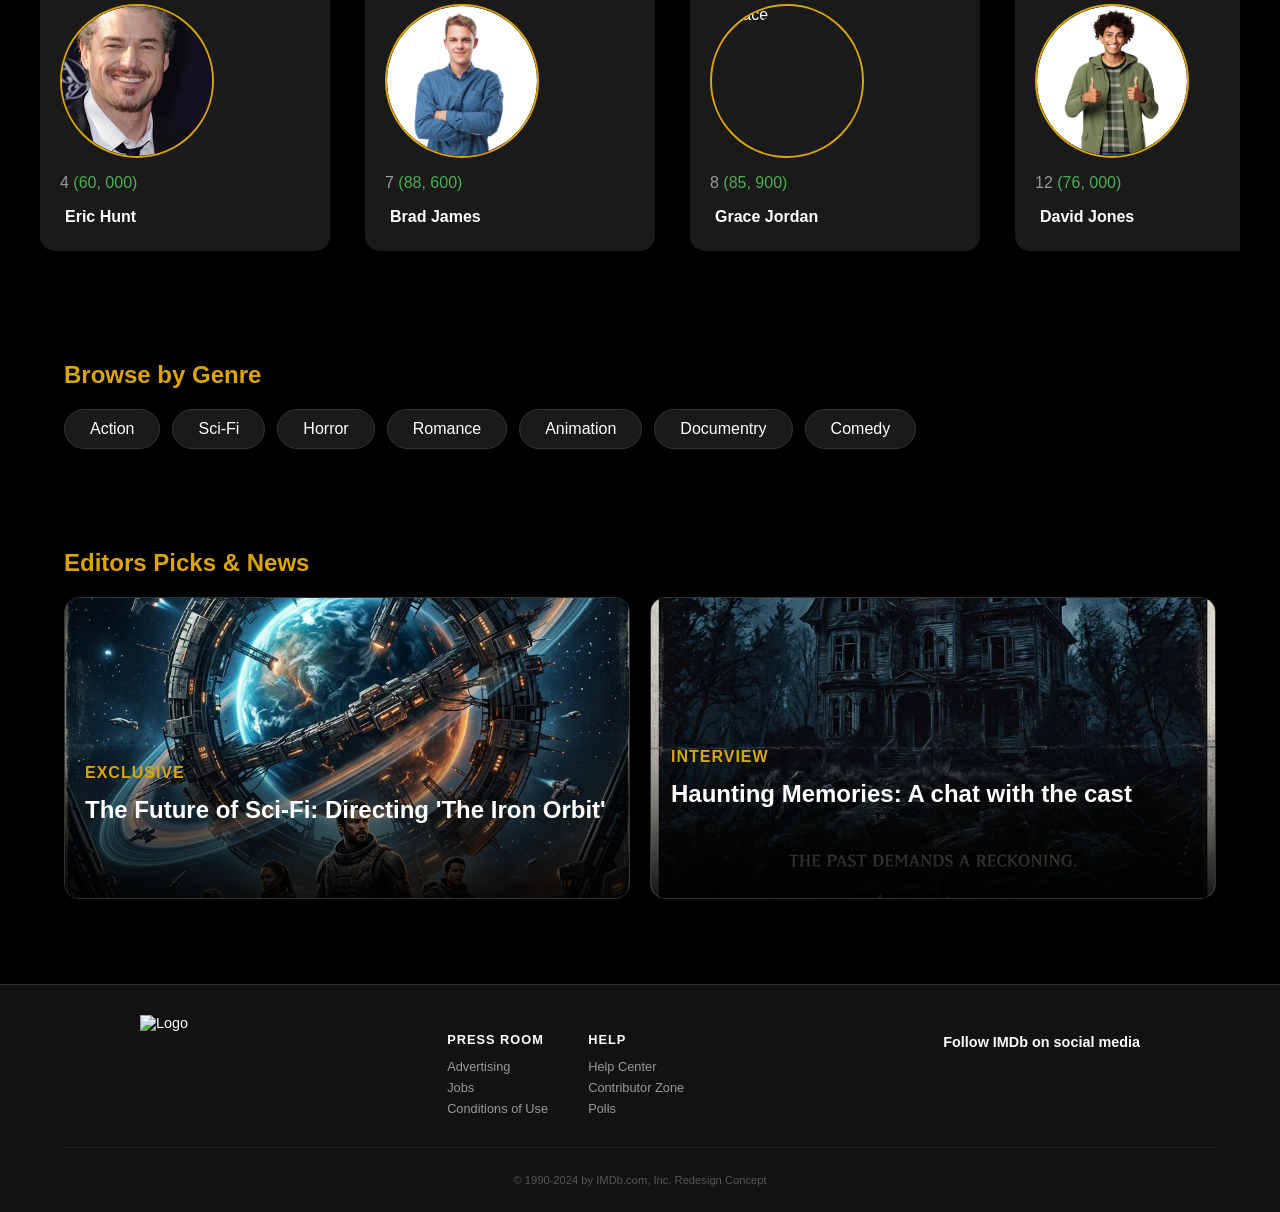
==== commit 09665073: "renamed to index.html" ====
--- a/IMDbRedesign.html
+++ b/IMDbRedesign.html
@@ -11,7 +11,7 @@
 
 <header class="navigation_bar">
     <div class="logo">
-        <img src="idmb_logo_png" alt="Logo" width="80">
+        <img src="IMDB.png" alt="Logo" width="80">
     </div>
 
 
@@ -59,28 +59,28 @@
                     <img src="lastlight.png" alt ="poster">
                     <div class="cardInfo">
                         <p>★9.4</p>
-                        <h3>Avatar: Fire and Ash</h3>
-                    </div>
-                </div>
-                <div class="movieCard">
-                    <img src="badboys.jpg" alt ="poster">
+                        <h3>Last Light</h3>
+                    </div>
+                </div>
+                <div class="movieCard">
+                    <img src="IronOrbit.png" alt ="poster">
                     <div class="cardInfo">
                         <p>★8.2</p>
-                        <h3>Bad Boys: Ride or Die</h3>
-                    </div>
-                </div>
-                <div class="movieCard">
-                    <img src="weapons.jpg" alt ="poster">
+                        <h3>The Iron Orbit</h3>
+                    </div>
+                </div>
+                <div class="movieCard">
+                    <img src="house.png" alt ="poster">
                     <div class="cardInfo">
                         <p>★9.1</p>
-                        <h3>Weapons</h3>
-                    </div>
-                </div>
-                <div class="movieCard">
-                    <img src="chainsawman.jpg" alt ="poster">
+                        <h3>The House That Remembers</h3>
+                    </div>
+                </div>
+                <div class="movieCard">
+                    <img src="soul.png" alt ="poster">
                     <div class="cardInfo">
                         <p>★9.5</p>
-                        <h3>Chainsaw man: Reze Arc</h3>
+                        <h3>Soul Reaver</h3>
                     </div>
                 </div>
             </div>
@@ -104,13 +104,13 @@
             <div class="celebRow">
                 <div class="celebCard">
                     <div class="celebImage">
-                        <img src="Eric.jpg" alt="EricDane">
+                        <img src="Eric.jpg" alt="Eric">
                         <div class="wishlist"> 
                         </div>
                     </div>
                     <div class="celebInfo">
                         <p class="celebRank"> 4 <span class="trendUp"> (60, 000)</span></p>
-                        <h4 class="celebName">Eric Dane</h4>
+                        <h4 class="celebName">Eric Hunt</h4>
                     </div>
                 </div>
 
@@ -122,32 +122,32 @@
                     </div>
                     <div class="celebInfo">
                         <p class="celebRank">7 <span class="trendUp"> (88, 600)</span></p>
-                        <h4 class="celebName">Brad Pitt</h4>
-                    </div>
-                </div>
-
-                <div class="celebCard">
-                    <div class="celebImage">
-                        <img src="michael.jpeg" alt="michaelJordan">
+                        <h4 class="celebName">Brad James</h4>
+                    </div>
+                </div>
+
+                <div class="celebCard">
+                    <div class="celebImage">
+                        <img src="grace.jpg" alt="grace">
                         <div class="wishlist">
                         </div>
                     </div>
                     <div class="celebInfo">
                         <p class="celebRank">8 <span class="trendUp"> (85, 900)</span></p>
-                        <h4 class="celebName">michael B Jordan </h4>
-                    </div>
-                </div>
-
-                <div class="celebCard">
-                    <div class="celebImage">
-                        <img src="David.jpg" alt="davidCorenswet">
+                        <h4 class="celebName">Grace Jordan </h4>
+                    </div>
+                </div>
+
+                <div class="celebCard">
+                    <div class="celebImage">
+                        <img src="david.png" alt="david">
                         <div class="wishlist">
                             
                         </div>
                     </div>
                     <div class="celebInfo">
                         <p class="celebRank">12 <span class="trendUp"> (76, 000)</span></p>
-                        <h4 class="celebName">David Corenswet</h4>
+                        <h4 class="celebName">David Jones</h4>
                     </div>
                 </div>
             </div>
@@ -170,23 +170,20 @@
             <h2 class="sectionTitle">Editors Picks & News</h2>
             <div class="newsGrid">
                 <div class="newsCard">
-                    <div class="newsImageContainer">
-                        <img class="img.jpg" alt="...news" class="newsImage">
-                        <div class="NewsOverlay">
-                            <span class="newsTag">Exclusive</span>
-                            <h3>......</h3>
-                        </div>
-                    </div>
-                </div>
-
-
+                    <img src="IronOrbit.png" alt="news" class="newsImage">
+                    <div class="newsOverlay">
+                        <span class="newsTag">Exclusive</span>
+                        <h3>The Future of Sci-Fi: Directing 'The Iron Orbit'</h3>
+                        <p>An inside look at the years most ambitious space movie</p>
+                    </div>
+                </div>
+                    
                 <div class="newsCard">
-                    <div class="newsImageContainer">
-                       <img class="img.jpg" alt="...news" class="newsImage">
-                        <div class="NewsOverlay">
-                            <span class="newsTag">Interview</span>
-                            <h3>....</h3>
-                        </div>
+                    <img src="house.png" alt="news" class="newsImage">
+                    <div class="newsOverlay">
+                        <span class="newsTag">Interview</span>
+                        <h3>Haunting Memories: A chat with the cast</h3>
+                        <p>The stars of 'The House That Remembers' discuss their roles and their mysterious experinces on set.</p>
                     </div>
                 </div>
             </div>
@@ -205,7 +202,7 @@
 <footer class="pageFooter">
     <div class="footerContent">
         <div class="footerLogo">
-            <img src="imdb"alt="Logo" width="80">
+            <img src="imdb.png"alt="Logo" width="60">
         </div>
         <div class="footerLinks">
             <div class="footerInfo">
@@ -222,10 +219,7 @@
             </div>
         </div>
         <div class="footerMedia">
-            <p>Follow IMDb on social media</p>
-            <div class="mediaIcons">
-                <span>f</span> <span>ig</span> <span>x</span> <span>yt</span>
-            </div>
+            <h4>Follow IMDb on social media</h4>
         </div>
     </div>
     <div class="footerEnd">
--- a/styles.css
+++ b/styles.css
@@ -383,8 +383,8 @@
 
 .newsGrid{
     display: grid;
-    grid-template-columns: 1fr 1fr;
-    gap: 15px;
+    grid-template-columns:repeat(auto-fit, minmax(300px, 1fr));
+    gap: 20px;
     margin-top: 20px;
 }
 
@@ -394,7 +394,14 @@
     overflow: hidden;
     cursor: pointer;
     height: 300px;
-}
+    border: 1px solid #333;
+    transition: border-color 0.3s ease;
+}
+
+.newsCard:hover{
+    border-color: #DBA506;
+}
+
 
 .newsImage {
     width: 100%;
@@ -415,12 +422,30 @@
     padding: 30px 20px;
     background: linear-gradient(transparent, rgba(0,0,0,0.9));
     color: white;
+    display: flex;
+    flex-direction: column;
+    justify-content: flex-end;
 }
 
 .newsOverlay h3 {
     margin-top: 10px;
     font-size: 1.5rem;
     line-height: 1.5;
+    color: #fff;
+}
+
+.newsOverlay p {
+    font-size: 0.9rem;
+    color: #ccc;
+    margin: 0;
+    opacity: 0;
+    transform: translateY(10px);
+    transition: all 0.3s ease;
+}
+
+.newsCard:hover .newsOverlay p {
+    opacity: 1;
+    transform: translate(0);
 }
 
 
@@ -433,50 +458,65 @@
 }
 
 .pageFooter {
-    background-color: #000;
-    padding: 60px 5% 25px;
+    background-color: #121212;
+    padding: 30px 5% 15px;
     border-top: 1px solid #333;
-    margin-top: 65px;
+    margin-top: 40px;
+    font-size: 0.9rem;
 }
 
 .footerContent {
     display: flex;
     justify-content: space-between;
-    flex-wrap: wrap;
-    gap: 45px;
-    max-width: 1200px;
+    align-items: flex-start;
+    gap: 20px;
+    max-width: 1000px;
     margin: 0 auto;
 }
 
 .footerLinks {
     display: flex;
-    gap: 80px;
+    gap: 40px;
 }
 
 .footerInfo h4 {
     color: #fff;
-    margin-bottom: 20px;
+    font-size: 0.8rem;
+    text-transform: uppercase;
+    letter-spacing: 1px;
+    margin-bottom: 12px;
 }
 
 .footerInfo a {
     display: block;
     color: #999;
     text-decoration: none;
-    margin-bottom: 10px;
-    font-size: 1rem;
+    margin-bottom: 6px;
+    font-size: 0.8rem;
+    transition: color 0.3s ease;
 }
 
 .footerInfo a:hover {
     color: #DBA506;
+}
+
+.footerMedia {
+    text-align: right;
+}
+
+.footerMedia p {
+    color: #999;
+    font-size: 0.8rem;
+    margin-bottom: 8px;
 }
 
 .footerEnd{
     text-align: center;
-    margin-top: 60px;
-    padding-top: 20px;
+    margin-top: 25px;
+    padding-top: 15px;
     border-top: 1px solid #222;
     color: #565656;
-    font-size: 1rem;
+    font-size: 0.7rem;
 }
 
 .watchlist-item {
